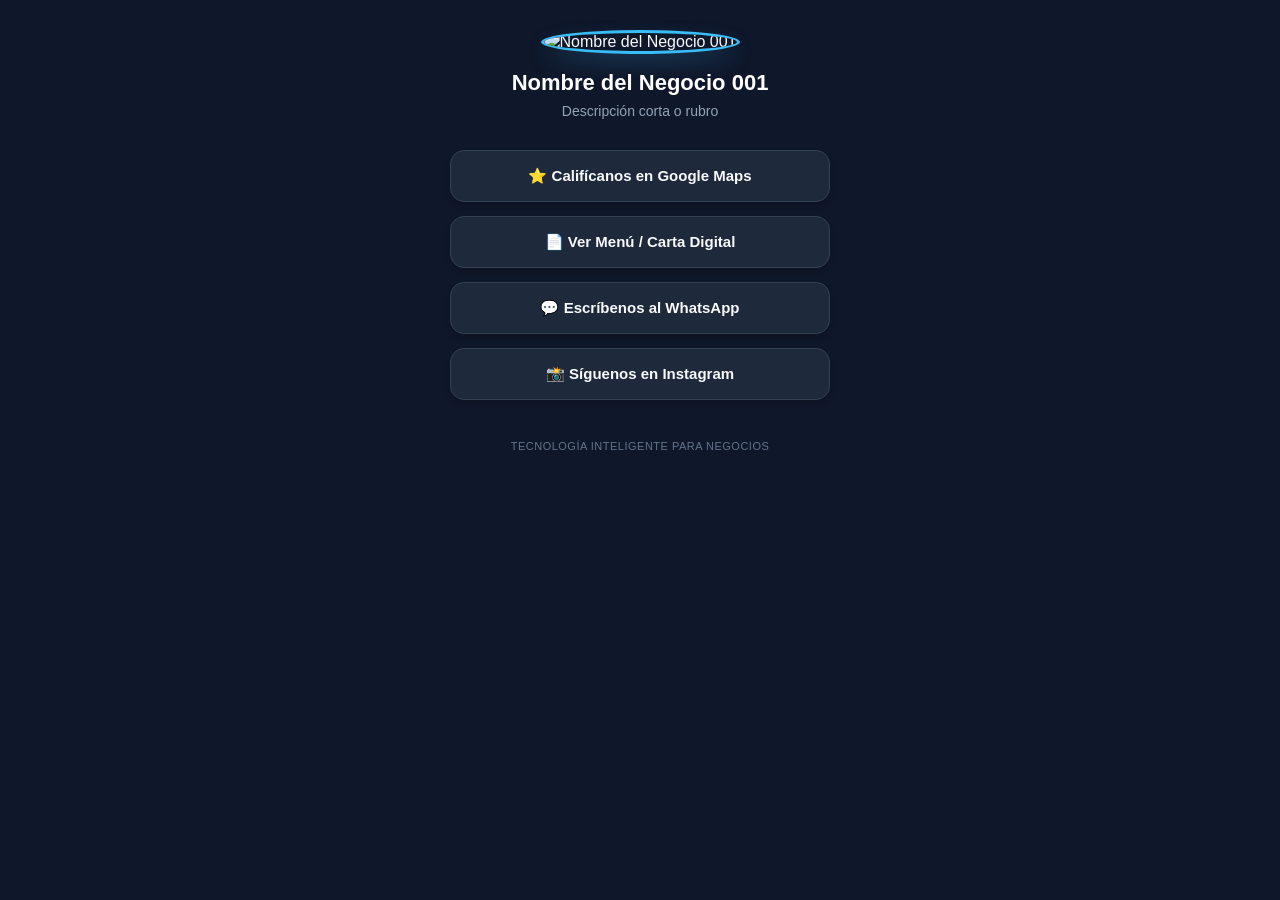
==== index.html @ d40f2a38 "index.html" ====
<!DOCTYPE html>
<html lang="es">
<head>
    <meta charset="UTF-8">
    <meta name="viewport" content="width=device-width, initial-scale=1.0">
    <title>Cargando...</title>
    <style>
        * { box-sizing: border-box; margin: 0; padding: 0; }
        body { 
            font-family: -apple-system, BlinkMacSystemFont, "Segoe UI", Roboto, Helvetica, Arial, sans-serif; 
            background-color: #0f172a; 
            color: #f8fafc;
            min-height: 100vh;
            display: flex; 
            justify-content: center; 
            align-items: flex-start;
            padding: 30px 20px; 
        }
        .container { width: 100%; max-width: 380px; text-align: center; }
        .profile-img { 
            width: 96px; height: 96px; 
            border-radius: 50%; 
            object-fit: cover; 
            margin-bottom: 16px; 
            border: 3px solid #38bdf8; 
            box-shadow: 0 10px 25px -5px rgba(56, 189, 248, 0.3); 
        }
        h1 { font-size: 22px; font-weight: 700; color: #ffffff; margin-bottom: 6px; }
        p.bio { font-size: 14px; color: #94a3b8; margin-bottom: 28px; line-height: 1.4; }
        .links-container { display: flex; flex-direction: column; gap: 14px; }
        .btn { 
            display: block; 
            background: #1e293b; 
            color: #f8fafc; 
            padding: 16px 20px; 
            border-radius: 14px; 
            text-decoration: none; 
            font-weight: 600; 
            font-size: 15px; 
            box-shadow: 0 4px 6px -1px rgba(0, 0, 0, 0.2); 
            transition: all 0.2s ease; 
            border: 1px solid #334155; 
        }
        .btn:active { transform: scale(0.97); background: #334155; }
        .footer { font-size: 11px; color: #64748b; margin-top: 40px; letter-spacing: 0.5px; }
        .error-msg { background: #1e293b; padding: 20px; border-radius: 12px; border: 1px solid #334155; }
    </style>
</head>
<body>

    <div class="container" id="app">
        <p style="color: #94a3b8;">Cargando perfil...</p>
    </div>

    <script>
        async function loadProfile() {
            const urlParams = new URLSearchParams(window.location.search);
            const id = urlParams.get('id') || '001';

            try {
                const response = await fetch('clients.json?v=' + new Date().getTime());
                const data = await response.json();
                
                const client = data[id];
                const app = document.getElementById('app');

                if (!client) {
                    app.innerHTML = `<div class="error-msg"><h1>Perfil no activo</h1><p style="margin-top:8px;">Este acrílico aún no está configurado.</p></div>`;
                    return;
                }

                document.title = client.name;

                let html = `
                    <img src="${client.image}" class="profile-img" alt="${client.name}">
                    <h1>${client.name}</h1>
                    <p class="bio">${client.bio}</p>
                    <div class="links-container">
                `;

                client.links.forEach(link => {
                    html += `<a href="${link.url}" class="btn" target="_blank" rel="noopener">${link.text}</a>`;
                });

                html += `</div><div class="footer">TECNOLOGÍA INTELIGENTE PARA NEGOCIOS</div>`;
                app.innerHTML = html;

            } catch (error) {
                document.getElementById('app').innerHTML = `<div class="error-msg"><h1>Error</h1><p>No se pudieron cargar los datos.</p></div>`;
            }
        }

        loadProfile();
    </script>
</body>
</html>
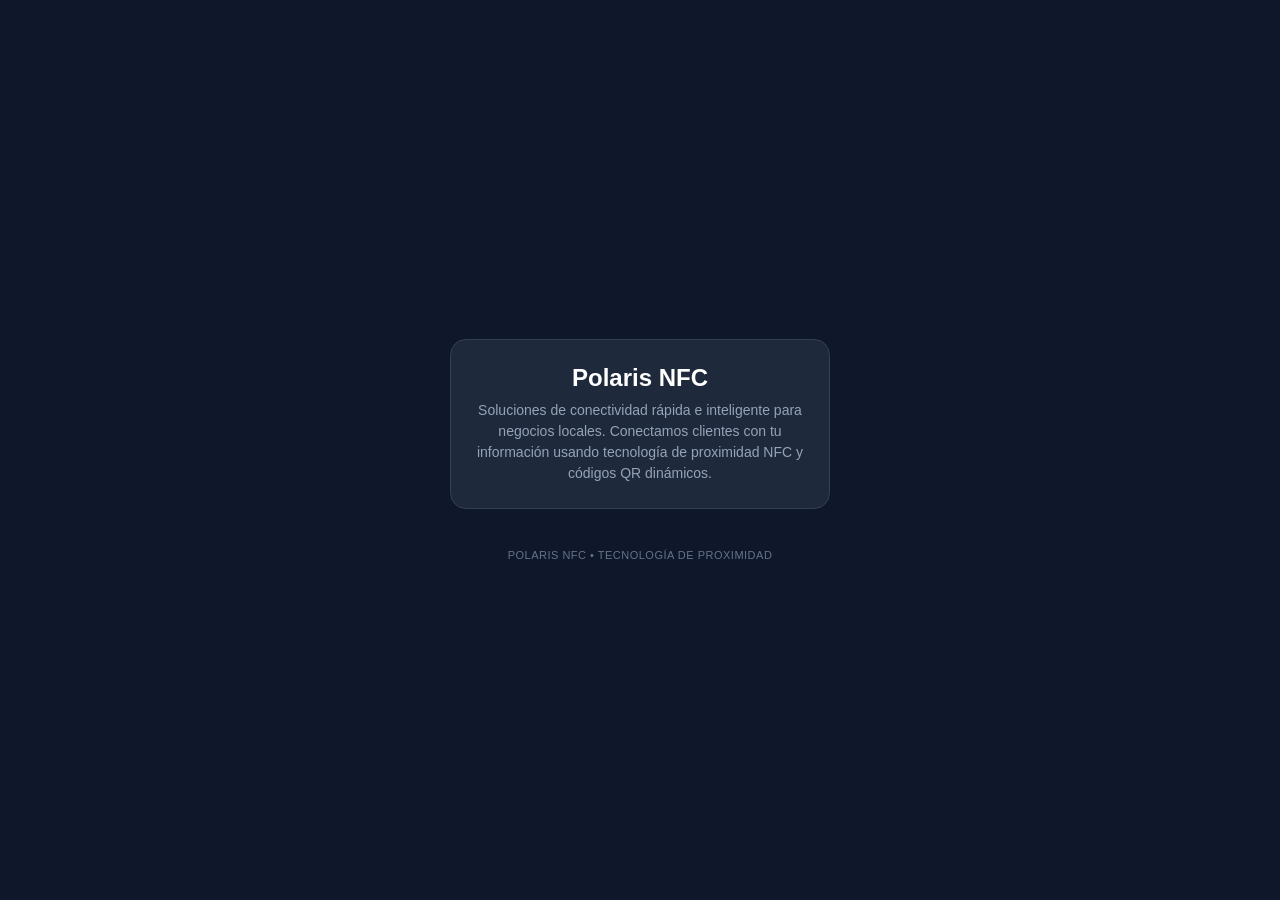
==== commit b0e083b7: "index.html" ====
--- a/index.html
+++ b/index.html
@@ -3,7 +3,7 @@
 <head>
     <meta charset="UTF-8">
     <meta name="viewport" content="width=device-width, initial-scale=1.0">
-    <title>Cargando...</title>
+    <title>Polaris NFC</title>
     <style>
         * { box-sizing: border-box; margin: 0; padding: 0; }
         body { 
@@ -13,7 +13,7 @@
             min-height: 100vh;
             display: flex; 
             justify-content: center; 
-            align-items: flex-start;
+            align-items: center;
             padding: 30px 20px; 
         }
         .container { width: 100%; max-width: 380px; text-align: center; }
@@ -25,8 +25,8 @@
             border: 3px solid #38bdf8; 
             box-shadow: 0 10px 25px -5px rgba(56, 189, 248, 0.3); 
         }
-        h1 { font-size: 22px; font-weight: 700; color: #ffffff; margin-bottom: 6px; }
-        p.bio { font-size: 14px; color: #94a3b8; margin-bottom: 28px; line-height: 1.4; }
+        h1 { font-size: 24px; font-weight: 700; color: #ffffff; margin-bottom: 8px; }
+        p.bio { font-size: 14px; color: #94a3b8; margin-bottom: 28px; line-height: 1.5; }
         .links-container { display: flex; flex-direction: column; gap: 14px; }
         .btn { 
             display: block; 
@@ -42,21 +42,38 @@
             border: 1px solid #334155; 
         }
         .btn:active { transform: scale(0.97); background: #334155; }
-        .footer { font-size: 11px; color: #64748b; margin-top: 40px; letter-spacing: 0.5px; }
-        .error-msg { background: #1e293b; padding: 20px; border-radius: 12px; border: 1px solid #334155; }
+        .footer { font-size: 11px; color: #64748b; margin-top: 40px; letter-spacing: 0.5px; text-transform: uppercase; }
+        .card { background: #1e293b; padding: 24px; border-radius: 16px; border: 1px solid #334155; }
     </style>
 </head>
 <body>
 
     <div class="container" id="app">
-        <p style="color: #94a3b8;">Cargando perfil...</p>
+        <p style="color: #94a3b8;">Cargando...</p>
     </div>
 
     <script>
         async function loadProfile() {
             const urlParams = new URLSearchParams(window.location.search);
-            const id = urlParams.get('id') || '001';
+            const id = urlParams.get('id');
 
+            // SI NO HAY ID: Muestra la Landing Page Informativa de Polaris NFC
+            if (!id) {
+                document.title = "Polaris NFC";
+                document.getElementById('app').innerHTML = `
+                    <div class="card">
+                        <h1>Polaris NFC</h1>
+                        <p class="bio" style="margin-bottom: 0;">
+                            Soluciones de conectividad rápida e inteligente para negocios locales. 
+                            Conectamos clientes con tu información usando tecnología de proximidad NFC y códigos QR dinámicos.
+                        </p>
+                    </div>
+                    <div class="footer">POLARIS NFC • TECNOLOGÍA DE PROXIMIDAD</div>
+                `;
+                return;
+            }
+
+            // SI HAY ID: Busca los datos en el JSON
             try {
                 const response = await fetch('clients.json?v=' + new Date().getTime());
                 const data = await response.json();
@@ -65,28 +82,37 @@
                 const app = document.getElementById('app');
 
                 if (!client) {
-                    app.innerHTML = `<div class="error-msg"><h1>Perfil no activo</h1><p style="margin-top:8px;">Este acrílico aún no está configurado.</p></div>`;
+                    app.innerHTML = `<div class="card"><h1>Perfil no activo</h1><p class="bio" style="margin-top:8px; margin-bottom:0;">Este dispositivo no está configurado aún.</p></div>`;
                     return;
                 }
 
+                // SI TIENE URL DIRECTA (ej. Google Maps directo): Redirige de inmediato
+                if (client.direct_url && client.direct_url.trim() !== "") {
+                    window.location.href = client.direct_url;
+                    return;
+                }
+
+                // SI ES UN HUB DE ENLACES: Muestra los botones
                 document.title = client.name;
 
                 let html = `
-                    <img src="${client.image}" class="profile-img" alt="${client.name}">
+                    <img src="${client.image || 'https://via.placeholder.com/150'}" class="profile-img" alt="${client.name}">
                     <h1>${client.name}</h1>
                     <p class="bio">${client.bio}</p>
                     <div class="links-container">
                 `;
 
-                client.links.forEach(link => {
-                    html += `<a href="${link.url}" class="btn" target="_blank" rel="noopener">${link.text}</a>`;
-                });
+                if (client.links && client.links.length > 0) {
+                    client.links.forEach(link => {
+                        html += `<a href="${link.url}" class="btn" target="_blank" rel="noopener">${link.text}</a>`;
+                    });
+                }
 
-                html += `</div><div class="footer">TECNOLOGÍA INTELIGENTE PARA NEGOCIOS</div>`;
+                html += `</div><div class="footer">POLARIS NFC</div>`;
                 app.innerHTML = html;
 
             } catch (error) {
-                document.getElementById('app').innerHTML = `<div class="error-msg"><h1>Error</h1><p>No se pudieron cargar los datos.</p></div>`;
+                document.getElementById('app').innerHTML = `<div class="card"><h1>Error</h1><p class="bio" style="margin-bottom:0;">No se pudo cargar la información.</p></div>`;
             }
         }
 
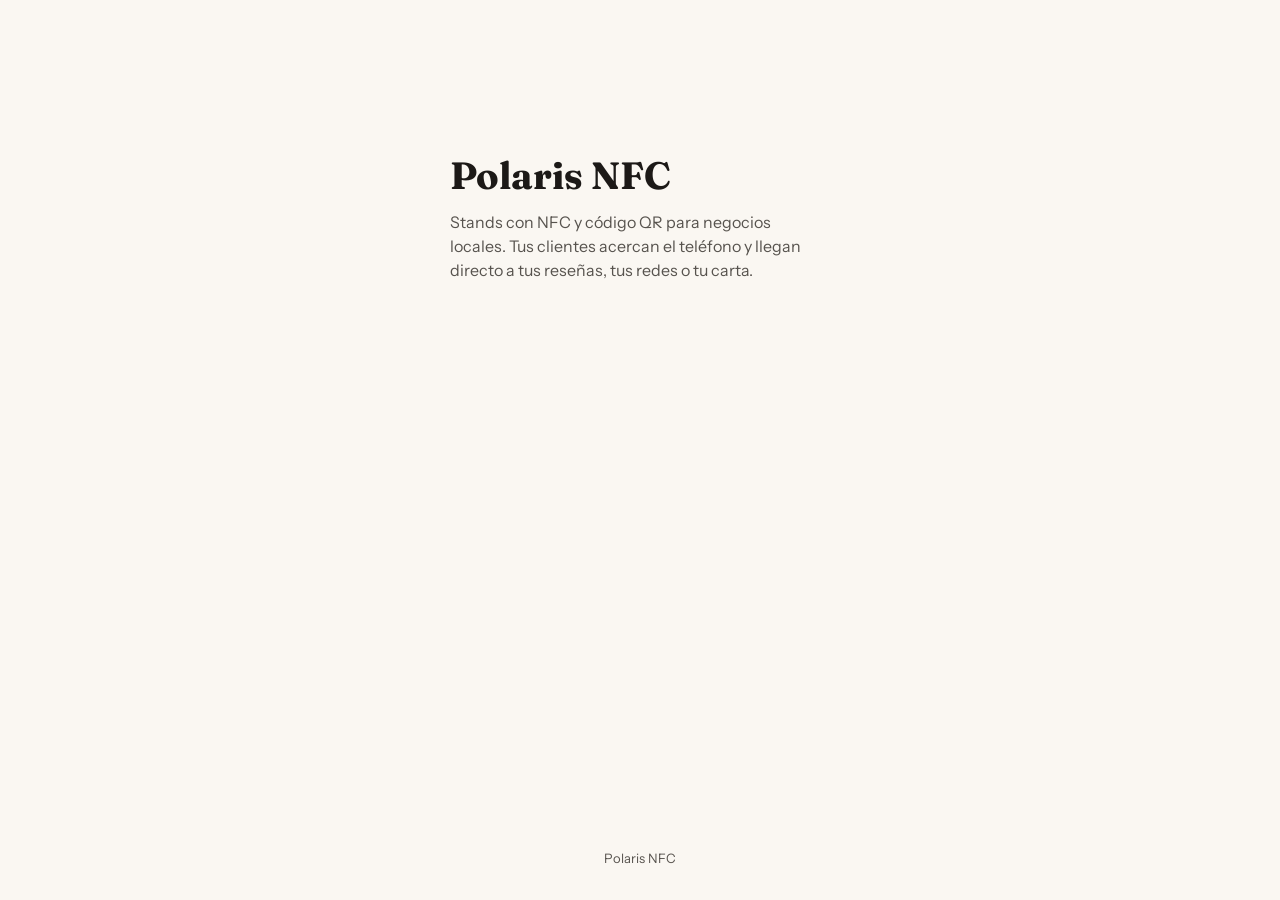
==== commit 769ef86b: "Add files via upload" ====
--- a/index.html
+++ b/index.html
@@ -1,122 +1,144 @@
 <!DOCTYPE html>
 <html lang="es">
 <head>
-    <meta charset="UTF-8">
-    <meta name="viewport" content="width=device-width, initial-scale=1.0">
-    <title>Polaris NFC</title>
-    <style>
-        * { box-sizing: border-box; margin: 0; padding: 0; }
-        body { 
-            font-family: -apple-system, BlinkMacSystemFont, "Segoe UI", Roboto, Helvetica, Arial, sans-serif; 
-            background-color: #0f172a; 
-            color: #f8fafc;
-            min-height: 100vh;
-            display: flex; 
-            justify-content: center; 
-            align-items: center;
-            padding: 30px 20px; 
-        }
-        .container { width: 100%; max-width: 380px; text-align: center; }
-        .profile-img { 
-            width: 96px; height: 96px; 
-            border-radius: 50%; 
-            object-fit: cover; 
-            margin-bottom: 16px; 
-            border: 3px solid #38bdf8; 
-            box-shadow: 0 10px 25px -5px rgba(56, 189, 248, 0.3); 
-        }
-        h1 { font-size: 24px; font-weight: 700; color: #ffffff; margin-bottom: 8px; }
-        p.bio { font-size: 14px; color: #94a3b8; margin-bottom: 28px; line-height: 1.5; }
-        .links-container { display: flex; flex-direction: column; gap: 14px; }
-        .btn { 
-            display: block; 
-            background: #1e293b; 
-            color: #f8fafc; 
-            padding: 16px 20px; 
-            border-radius: 14px; 
-            text-decoration: none; 
-            font-weight: 600; 
-            font-size: 15px; 
-            box-shadow: 0 4px 6px -1px rgba(0, 0, 0, 0.2); 
-            transition: all 0.2s ease; 
-            border: 1px solid #334155; 
-        }
-        .btn:active { transform: scale(0.97); background: #334155; }
-        .footer { font-size: 11px; color: #64748b; margin-top: 40px; letter-spacing: 0.5px; text-transform: uppercase; }
-        .card { background: #1e293b; padding: 24px; border-radius: 16px; border: 1px solid #334155; }
-    </style>
+<meta charset="UTF-8">
+<meta name="viewport" content="width=device-width, initial-scale=1">
+<meta name="theme-color" content="#faf7f2">
+<title>Polaris NFC</title>
+<link rel="preconnect" href="https://fonts.googleapis.com">
+<link rel="preconnect" href="https://fonts.gstatic.com" crossorigin>
+<link rel="stylesheet" href="https://fonts.googleapis.com/css2?family=Fraunces:opsz,wght@9..144,600;9..144,700&family=Instrument+Sans:wght@400;500;600&display=swap" media="print" onload="this.media='all'">
+<link rel="stylesheet" href="public.css">
+<style>
+  .id { text-align: center; }
+  .avatar { width: 104px; height: 104px; border-radius: 50%; object-fit: cover; display: block; margin: 0 auto 18px; background: var(--accent-soft); box-shadow: 0 0 0 4px var(--bg), 0 0 0 6px var(--accent); }
+  .avatar.ph { display: flex; align-items: center; justify-content: center; color: var(--accent-ink); font: 700 44px var(--serif); }
+  .id h1 { font-family: var(--serif); font-weight: 700; font-size: clamp(28px, 8vw, 34px); line-height: 1.1; letter-spacing: -.01em; overflow-wrap: anywhere; }
+  .id .bio { color: var(--muted); font-size: 15px; margin: 10px auto 0; max-width: 32ch; overflow-wrap: anywhere; }
+
+  .links { display: flex; flex-direction: column; gap: 12px; margin-top: 32px; }
+  .link { display: flex; align-items: center; justify-content: center; text-align: center; min-height: 56px; padding: 14px 18px; border-radius: 14px; background: var(--surface); color: var(--text); border: 1px solid var(--line); text-decoration: none; font-weight: 600; font-size: 16px; overflow-wrap: anywhere; transition: border-color .15s, transform .1s; }
+  .link:hover { border-color: var(--accent-ink); }
+  .link:active { transform: scale(.985); }
+  /* El primer botón es la acción principal del negocio (casi siempre la reseña): lleva el color de acento */
+  .link.primary { background: var(--accent); color: var(--on-accent); border-color: var(--accent); }
+  .link.primary:hover { border-color: var(--text); }
+  .link.off { border-style: dashed; cursor: default; } /* solo en la vista previa: botón con enlace incompleto */
+
+  /* Acceso a la carta: usa la línea de puntos, igual que dentro de la carta */
+  .carta-link { display: flex; align-items: center; gap: 10px; min-height: 56px; padding: 14px 18px; margin-top: 4px; border-radius: 14px; background: var(--accent-soft); color: var(--text); text-decoration: none; transition: transform .1s; }
+  .carta-link .t { font: 700 19px var(--serif); }
+  .carta-link .v { font-weight: 600; color: var(--text); } /* sobre el fondo suave, el acento no siempre llega a 4.5:1 */
+  .carta-link:hover .v { text-decoration: underline; text-underline-offset: 3px; }
+  .carta-link:active { transform: scale(.985); }
+  .carta-link .dots { border-color: var(--accent-ink); opacity: .45; }
+
+  .redirect-note { background: var(--surface); border: 1px dashed var(--line); border-radius: 14px; padding: 18px; margin-top: 28px; text-align: center; color: var(--muted); font-size: 14px; overflow-wrap: anywhere; }
+  .landing h1 { font-family: var(--serif); font-size: 38px; font-weight: 700; line-height: 1.05; }
+  .landing p { color: var(--muted); margin-top: 14px; font-size: 16px; max-width: 34ch; }
+</style>
 </head>
 <body>
+<main class="shell" id="app" aria-live="polite">
+  <p class="loading">Cargando perfil…</p>
+</main>
 
-    <div class="container" id="app">
-        <p style="color: #94a3b8;">Cargando...</p>
+<script src="shared.js"></script>
+<script>
+const { esc, safeHttps, safeImg, initial, applyTheme, getProfile } = POLARIS;
+const params = new URLSearchParams(location.search);
+const id = params.get('id');
+const PREVIEW = params.get('preview') === '1';   // usado por la vista previa del editor
+const app = document.getElementById('app');
+
+// Si la foto no carga, muestra la inicial del negocio
+function fallbackImg(el) {
+  const d = document.createElement('div');
+  d.className = 'avatar ph'; d.setAttribute('aria-hidden', 'true');
+  d.textContent = el.dataset.initial || '?';
+  el.replaceWith(d);
+}
+
+function stateCard(title, text, action = '') {
+  app.innerHTML = `<div class="state"><h1>${esc(title)}</h1><p>${esc(text)}</p>${action}</div>
+    <footer class="foot"><a href="./">Polaris NFC</a></footer>`;
+}
+
+function render(p, pid) {
+  applyTheme(p.theme);
+
+  // Redirección directa: en la página real se va de inmediato; en la vista previa solo se avisa
+  if (p.direct_url && p.direct_url.trim()) {
+    const dest = safeHttps(p.direct_url);
+    if (PREVIEW) {
+      app.innerHTML = `<div class="state"><h1>${esc(p.name || 'Sin nombre')}</h1></div>
+        <p class="redirect-note">${dest ? `Este stand lleva directo a:<br><b>${esc(dest)}</b>` : 'El enlace de redirección no es válido.'}</p>`;
+      return;
+    }
+    if (!dest) return stateCard('Enlace no válido', 'Este stand tiene un enlace que no es seguro.');
+    location.replace(dest);
+    return;
+  }
+
+  document.title = p.name || 'Polaris NFC';
+  const img = safeImg(p.image), ini = initial(p.name);
+  const links = (p.links || []).filter(l => l && l.text && (PREVIEW || safeHttps(l.url)));
+  const hasMenu = p.menu && (p.menu.categories || []).some(c => (c.items || []).length);
+
+  app.innerHTML = `
+    <header class="id">
+      ${img
+        ? `<img src="${esc(img)}" class="avatar" width="104" height="104" alt="" fetchpriority="high" data-initial="${esc(ini)}" onerror="fallbackImg(this)">`
+        : `<div class="avatar ph" aria-hidden="true">${esc(ini)}</div>`}
+      <h1>${esc(p.name || 'Sin nombre')}</h1>
+      ${p.bio ? `<p class="bio">${esc(p.bio)}</p>` : ''}
+    </header>
+    <nav class="links" aria-label="Enlaces">
+      ${links.map((l, i) => {
+        const u = safeHttps(l.url), cls = 'link' + (i === 0 ? ' primary' : '');
+        return u
+          ? `<a class="${cls}" href="${esc(u)}" target="_blank" rel="noopener noreferrer">${esc(l.text)}<span class="sr"> (se abre en otra pestaña)</span></a>`
+          : `<span class="${cls} off">${esc(l.text)}</span>`;
+      }).join('')}
+      ${hasMenu ? `<a class="carta-link" href="menu.html?id=${encodeURIComponent(pid || '')}"><span class="t">Carta</span><span class="dots" aria-hidden="true"></span><span class="v">Ver</span></a>` : ''}
+    </nav>
+    ${!links.length && !hasMenu ? '<p class="redirect-note">Este perfil todavía no tiene botones.</p>' : ''}
+    <footer class="foot"><a href="./">Polaris NFC</a></footer>`;
+}
+
+function landing() {
+  document.title = 'Polaris NFC';
+  app.innerHTML = `
+    <div class="landing" style="padding-top:12vh">
+      <h1>Polaris NFC</h1>
+      <p>Stands con NFC y código QR para negocios locales. Tus clientes acercan el teléfono y llegan directo a tus reseñas, tus redes o tu carta.</p>
     </div>
+    <footer class="foot">Polaris NFC</footer>`;
+}
 
-    <script>
-        async function loadProfile() {
-            const urlParams = new URLSearchParams(window.location.search);
-            const id = urlParams.get('id');
+async function load() {
+  if (!id) return landing();
+  try {
+    const p = await getProfile(id);
+    if (!p) return stateCard('Perfil no activo', 'Este stand todavía no está configurado.');
+    render(p, id);
+  } catch (e) {
+    stateCard('No se pudo cargar', 'Revisa tu conexión a internet e intenta de nuevo.',
+      '<div class="act"><button class="btn-plain" onclick="location.reload()">Reintentar</button></div>');
+  }
+}
 
-            // SI NO HAY ID: Muestra la Landing Page Informativa de Polaris NFC
-            if (!id) {
-                document.title = "Polaris NFC";
-                document.getElementById('app').innerHTML = `
-                    <div class="card">
-                        <h1>Polaris NFC</h1>
-                        <p class="bio" style="margin-bottom: 0;">
-                            Soluciones de conectividad rápida e inteligente para negocios locales. 
-                            Conectamos clientes con tu información usando tecnología de proximidad NFC y códigos QR dinámicos.
-                        </p>
-                    </div>
-                    <div class="footer">POLARIS NFC • TECNOLOGÍA DE PROXIMIDAD</div>
-                `;
-                return;
-            }
-
-            // SI HAY ID: Busca los datos en el JSON
-            try {
-                const response = await fetch('clients.json?v=' + new Date().getTime());
-                const data = await response.json();
-                
-                const client = data[id];
-                const app = document.getElementById('app');
-
-                if (!client) {
-                    app.innerHTML = `<div class="card"><h1>Perfil no activo</h1><p class="bio" style="margin-top:8px; margin-bottom:0;">Este dispositivo no está configurado aún.</p></div>`;
-                    return;
-                }
-
-                // SI TIENE URL DIRECTA (ej. Google Maps directo): Redirige de inmediato
-                if (client.direct_url && client.direct_url.trim() !== "") {
-                    window.location.href = client.direct_url;
-                    return;
-                }
-
-                // SI ES UN HUB DE ENLACES: Muestra los botones
-                document.title = client.name;
-
-                let html = `
-                    <img src="${client.image || 'https://via.placeholder.com/150'}" class="profile-img" alt="${client.name}">
-                    <h1>${client.name}</h1>
-                    <p class="bio">${client.bio}</p>
-                    <div class="links-container">
-                `;
-
-                if (client.links && client.links.length > 0) {
-                    client.links.forEach(link => {
-                        html += `<a href="${link.url}" class="btn" target="_blank" rel="noopener">${link.text}</a>`;
-                    });
-                }
-
-                html += `</div><div class="footer">POLARIS NFC</div>`;
-                app.innerHTML = html;
-
-            } catch (error) {
-                document.getElementById('app').innerHTML = `<div class="card"><h1>Error</h1><p class="bio" style="margin-bottom:0;">No se pudo cargar la información.</p></div>`;
-            }
-        }
-
-        loadProfile();
-    </script>
+if (PREVIEW) {
+  // La vista previa recibe el borrador desde admin.html (mismo sitio) y no navega fuera
+  addEventListener('message', e => {
+    if (e.origin !== location.origin || e.source !== parent || !e.data || e.data.type !== 'polaris-preview') return;
+    render(e.data.profile, e.data.id);
+  });
+  document.addEventListener('click', e => { if (e.target.closest('a')) e.preventDefault(); });
+  parent.postMessage({ type: 'polaris-preview-ready', page: 'profile' }, location.origin === 'null' ? '*' : location.origin);
+} else {
+  load();
+}
+</script>
 </body>
 </html>
--- a/public.css
+++ b/public.css
@@ -0,0 +1,35 @@
+/* Estilos de las páginas públicas (perfil y carta). Los colores vienen del tema de cada negocio (shared.js). */
+:root {
+  --bg: #faf7f2; --surface: #ffffff; --text: #1c1917; --muted: #57534e; --line: #e3dbcf;
+  --accent: #1e40af; --on-accent: #ffffff; --accent-ink: #1e40af; --accent-soft: #e6eaf3;
+  --serif: "Fraunces", Georgia, "Times New Roman", serif;
+  --sans: "Instrument Sans", -apple-system, BlinkMacSystemFont, "Segoe UI", Roboto, sans-serif;
+  color-scheme: light;
+}
+* { box-sizing: border-box; margin: 0; padding: 0; }
+html { -webkit-text-size-adjust: 100%; scroll-behavior: smooth; }
+body { font-family: var(--sans); background: var(--bg); color: var(--text); min-height: 100vh; min-height: 100dvh; line-height: 1.5; }
+a, button, summary, label[for] { cursor: pointer; }
+:focus-visible { outline: 3px solid var(--accent-ink); outline-offset: 3px; border-radius: 6px; }
+.sr { position: absolute; width: 1px; height: 1px; overflow: hidden; clip: rect(0 0 0 0); white-space: nowrap; }
+
+/* Motivo de identidad: la línea de puntos de una carta impresa, que une nombre y precio */
+.dots { flex: 1; min-width: 16px; border-bottom: 2px dotted var(--line); transform: translateY(-5px); }
+
+.shell { width: 100%; max-width: 420px; margin: 0 auto; padding: 48px 20px 32px; display: flex; flex-direction: column; min-height: 100vh; min-height: 100dvh; }
+.foot { margin-top: auto; padding-top: 40px; text-align: center; font-size: 13px; color: var(--muted); }
+.foot a { color: inherit; text-underline-offset: 3px; }
+
+.state { text-align: center; padding: 64px 8px 0; }
+.state h1 { font-family: var(--serif); font-size: 26px; font-weight: 700; margin-bottom: 8px; }
+.state p { color: var(--muted); }
+.state .act { margin-top: 20px; }
+.loading { color: var(--muted); text-align: center; padding-top: 80px; }
+
+.btn-plain { display: inline-flex; align-items: center; justify-content: center; min-height: 44px; padding: 10px 18px; border-radius: 12px; border: 1px solid var(--line); background: var(--surface); color: var(--text); font: 600 15px var(--sans); text-decoration: none; }
+.btn-plain:hover { border-color: var(--accent-ink); }
+
+@media (prefers-reduced-motion: reduce) {
+  html { scroll-behavior: auto; }
+  *, *::before, *::after { transition: none !important; animation: none !important; }
+}
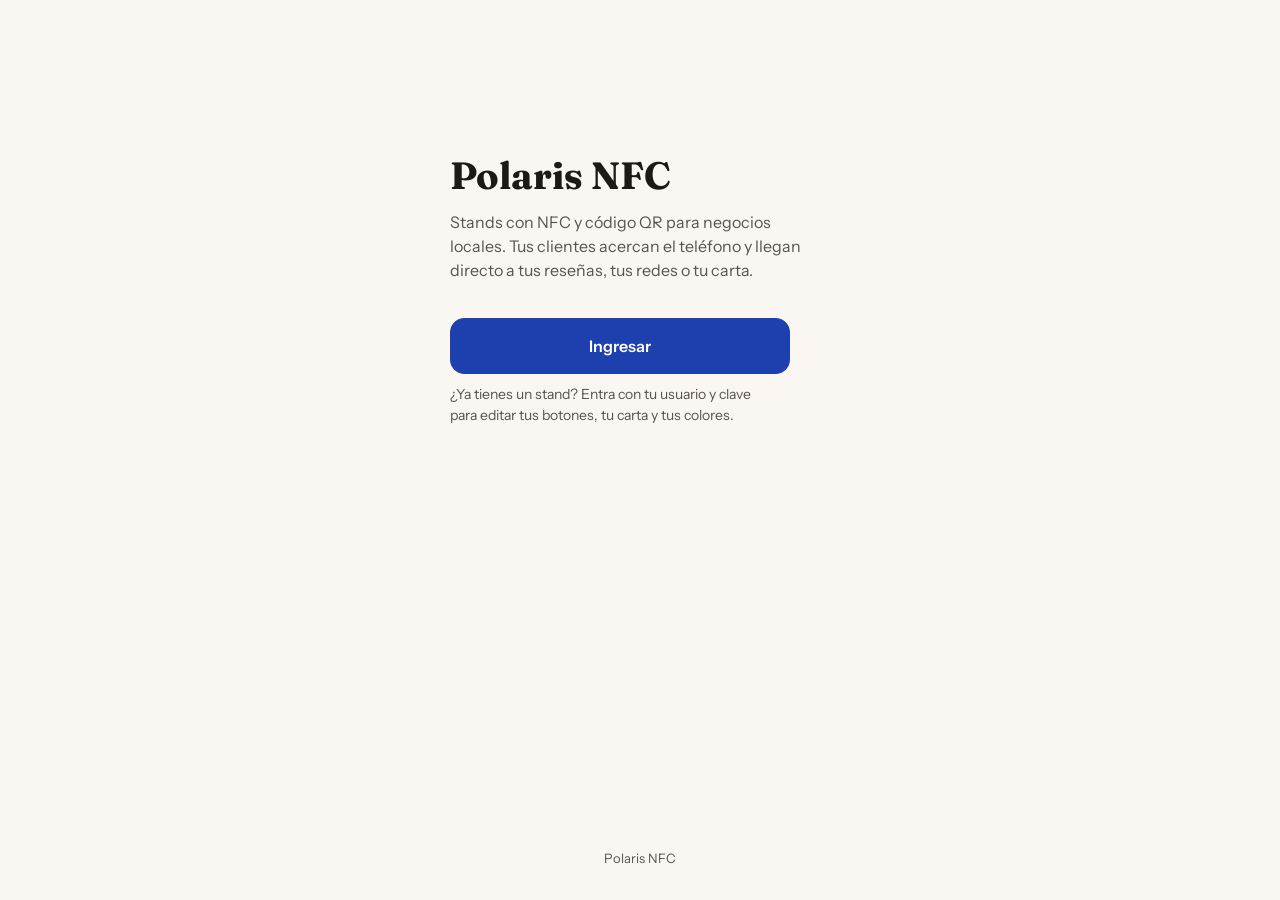
==== commit 82245431: "Add files via upload" ====
--- a/index.html
+++ b/index.html
@@ -36,6 +36,9 @@
   .redirect-note { background: var(--surface); border: 1px dashed var(--line); border-radius: 14px; padding: 18px; margin-top: 28px; text-align: center; color: var(--muted); font-size: 14px; overflow-wrap: anywhere; }
   .landing h1 { font-family: var(--serif); font-size: 38px; font-weight: 700; line-height: 1.05; }
   .landing p { color: var(--muted); margin-top: 14px; font-size: 16px; max-width: 34ch; }
+  .landing .enter { margin-top: 36px; max-width: 340px; }
+  .landing .enter .link { justify-content: center; }
+  .landing .enter-hint { font-size: 14px; margin-top: 10px; }
 </style>
 </head>
 <body>
@@ -112,6 +115,10 @@
     <div class="landing" style="padding-top:12vh">
       <h1>Polaris NFC</h1>
       <p>Stands con NFC y código QR para negocios locales. Tus clientes acercan el teléfono y llegan directo a tus reseñas, tus redes o tu carta.</p>
+      <div class="enter">
+        <a class="link primary" href="admin.html">Ingresar</a>
+        <p class="enter-hint">¿Ya tienes un stand? Entra con tu usuario y clave para editar tus botones, tu carta y tus colores.</p>
+      </div>
     </div>
     <footer class="foot">Polaris NFC</footer>`;
 }
